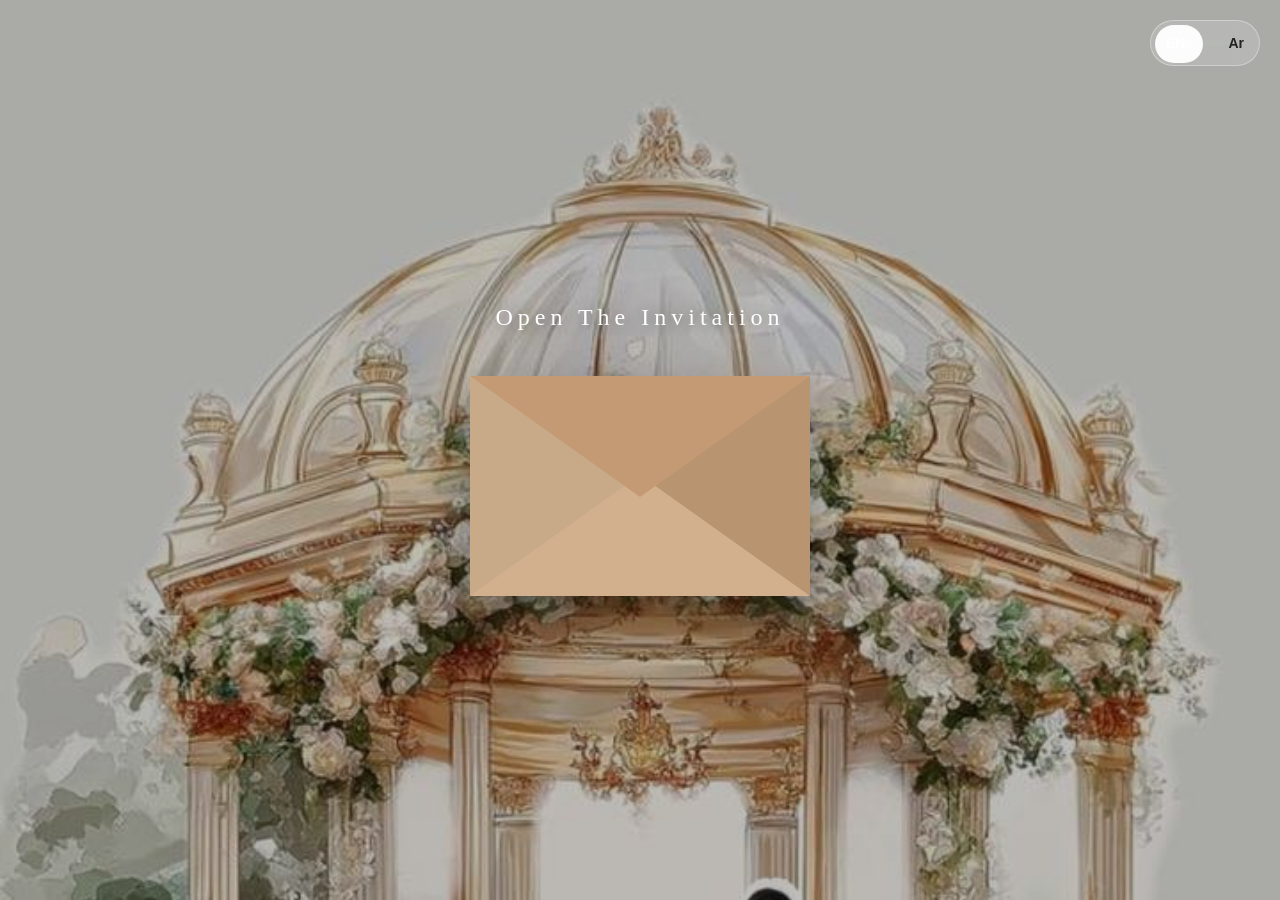
==== index.html @ d32dd8dc "Add files via upload" ====
<!DOCTYPE html>
<html lang="en">
<head>
  <meta charset="UTF-8" />
  <meta name="viewport" content="width=device-width, initial-scale=1.0"/>
  <title>Mohand&Shahd Wedding Invetation</title>

  <!-- Font -->
  <link rel="preconnect" href="https://fonts.googleapis.com">
  <link href="https://fonts.googleapis.com/css2?family=Cinzel:wght@400;500&display=swap" rel="stylesheet">

  <style>

    *{
      margin:0;
      padding:0;
      box-sizing:border-box;
    }

    body{
      height:100vh;
      overflow:hidden;
      display:flex;
      justify-content:center;
      align-items:center;
      background:
      linear-gradient(rgba(0,0,0,0.25), rgba(0,0,0,0.25)),
      url("background.jpg");
      background-size:cover;
      background-position:center;
      font-family:'Gulzar',serif;
      position:relative;
    }

    /* ================= FLOATING ICONS ================= */

    .floating-icons{
      position:absolute;
      width:100%;
      height:100%;
      top:0;
      left:0;
      overflow:hidden;
      pointer-events:none;
    }

    .floating-icons span{
      position:absolute;
      bottom:-100px;
      color:rgba(255,255,255,0.25);
      font-size:24px;
      animation:float 15s linear infinite;
    }

    .floating-icons span:nth-child(1){
      left:10%;
      animation-duration:12s;
    }

    .floating-icons span:nth-child(2){
      left:25%;
      animation-duration:18s;
    }

    .floating-icons span:nth-child(3){
      left:45%;
      animation-duration:14s;
    }

    .floating-icons span:nth-child(4){
      left:65%;
      animation-duration:20s;
    }

    .floating-icons span:nth-child(5){
      left:85%;
      animation-duration:16s;
    }

    /* ================= CONTAINER ================= */

    .container{
      text-align:center;
      z-index:2;
      animation:fadeIn 1.5s ease;
    }

    .title{
        color:#fff;
        font-family:'Gulzar',serif;
        font-size:24px;
        letter-spacing:5px;
        margin-bottom:45px;
        text-shadow:0 0 15px rgba(0,0,0,0.4);
    }

    /* ================= ENVELOPE ================= */

.envelope-wrapper{
  position:relative;
  width:340px;
  height:220px;
  cursor:pointer;
  transition:0.5s;
  perspective:1000px;
}

.envelope-wrapper:hover{
  transform:scale(1.03);
}

.envelope{
  position:relative;
  width:100%;
  height:100%;
}

/* Main Envelope */

.base{
  position:absolute;
  width:100%;
  height:100%;
  background:#d8bea2;
  border-radius:8px;
  overflow:hidden;
  box-shadow:0 20px 40px rgba(0,0,0,0.35);
}

/* Left Fold */

.left{
  position:absolute;
  width:50%;
  height:100%;
  background:#c9aa88;
  clip-path:polygon(0 0, 100% 50%, 0 100%);
  left:0;
  top:0;
}

/* Right Fold */

.right{
  position:absolute;
  width:50%;
  height:100%;
  background:#b89470;
  clip-path:polygon(100% 0, 0 50%, 100% 100%);
  right:0;
  top:0;
}

/* Bottom Fold */

.bottom{
  position:absolute;
  width:100%;
  height:55%;
  background:#d2b08d;
  bottom:0;
  clip-path:polygon(0 100%, 50% 0, 100% 100%);
}

/* Top Flap */

.flap{
  position:absolute;
  width:100%;
  height:55%;
  background:#c49a74;
  top:0;
  left:0;
  clip-path:polygon(0 0, 50% 100%, 100% 0);
  transform-origin:top;
  transition:0.8s ease;
  z-index:5;
}

/* Open Animation */

.open .flap{
  transform:rotateX(180deg);
}

/* Glow */

.envelope-wrapper::after{
  content:"";
  position:absolute;
  width:120%;
  height:120%;
  top:-10%;
  left:-10%;
  border-radius:20px;
  background:rgba(255,255,255,0.03);
  filter:blur(40px);
  z-index:-1;
}

/* ================= MOBILE ================= */

@media(max-width:768px){

  .envelope-wrapper{
    width:280px;
    height:190px;
  }

}

    

    /* ================= ANIMATIONS ================= */

    @keyframes float{

      0%{
        transform:translateY(0) rotate(0deg);
        opacity:0;
      }

      10%{
        opacity:1;
      }

      100%{
        transform:translateY(-120vh) rotate(360deg);
        opacity:0;
      }

    }

    @keyframes fadeIn{

      from{
        opacity:0;
        transform:translateY(30px);
      }

      to{
        opacity:1;
        transform:translateY(0);
      }

    }

    /* ================= MOBILE ================= */

    @media(max-width:768px){

      .envelope-wrapper{
        width:280px;
        height:190px;
      }

      .title{
        font-size:18px;
        letter-spacing:3px;
      }

    }
  .hidden {
      opacity: 0;
      transform: translateY(80px);
      transition: all 1.2s ease;
    }

    .show {
      opacity: 1;
      transform: translateY(0);
    }


    .lang-toggle {
      position: fixed;
      top: 20px;
      right: 20px;
      z-index: 9999;

      width: 110px;
      height: 46px;

      border: 1px solid rgba(255, 255, 255, .35);
      border-radius: 50px;
      background: rgba(255, 255, 255, .15);
      backdrop-filter: blur(12px);
      -webkit-backdrop-filter: blur(12px);

      display: flex;
      align-items: center;
      justify-content: space-between;

      padding: 0 15px;

      cursor: pointer;
      overflow: hidden;

      transition: .35s ease;
    }

    .lang-toggle:hover {
      box-shadow: 0 8px 25px rgba(0, 0, 0, .18);
    }

    .lang {
      position: relative;
      z-index: 2;

      font-size: 14px;
      font-family: 'Poppins', sans-serif;
      font-weight: 600;

      color: white;
      user-select: none;
    }

 .toggle-slider{
    position: absolute;
    left: 4px;
    top: 4px;

    width: 48px;
    height: 38px;

    border-radius: 40px;

    background: rgba(255,255,255,.95);

    transition: .35s ease;
}

    .ar {
      color: #222;
    }
  </style>
</head>
<body>

  <button class="lang-toggle" onclick="changeLanguage()">
    <div class="toggle-slider"></div>
    <span class="lang en">EN</span>
    <span class="lang ar">Ar</span>
</button>

  <!-- Floating Icons -->

  <div class="floating-icons">

    <span>❀</span>
    <span>❤</span>
    <span>❀</span>
    <span>❤</span>
    <span>❀</span>

  </div>

  <!-- Main Content -->

  <div class="container">

    <div class="title">
      Open The Invitation
    </div>

    <!-- ================= ENVELOPE ================= -->

<div class="envelope-wrapper" id="envelope">

  <div class="envelope">

    <div class="base"></div>

    <div class="left"></div>

    <div class="right"></div>

    <div class="bottom"></div>

    <div class="flap"></div>

  </div>

</div>

  </div>

  <!-- Script -->

  <script>

    const envelope = document.getElementById("envelope");

    envelope.addEventListener("click", () => {

      envelope.classList.add("open");

      setTimeout(() => {

        window.location.href = "main.html";

      }, 850);

    });

    function changeLanguage(){
    window.location.href="index_ar.html";
}

  </script>

</body>
</html>
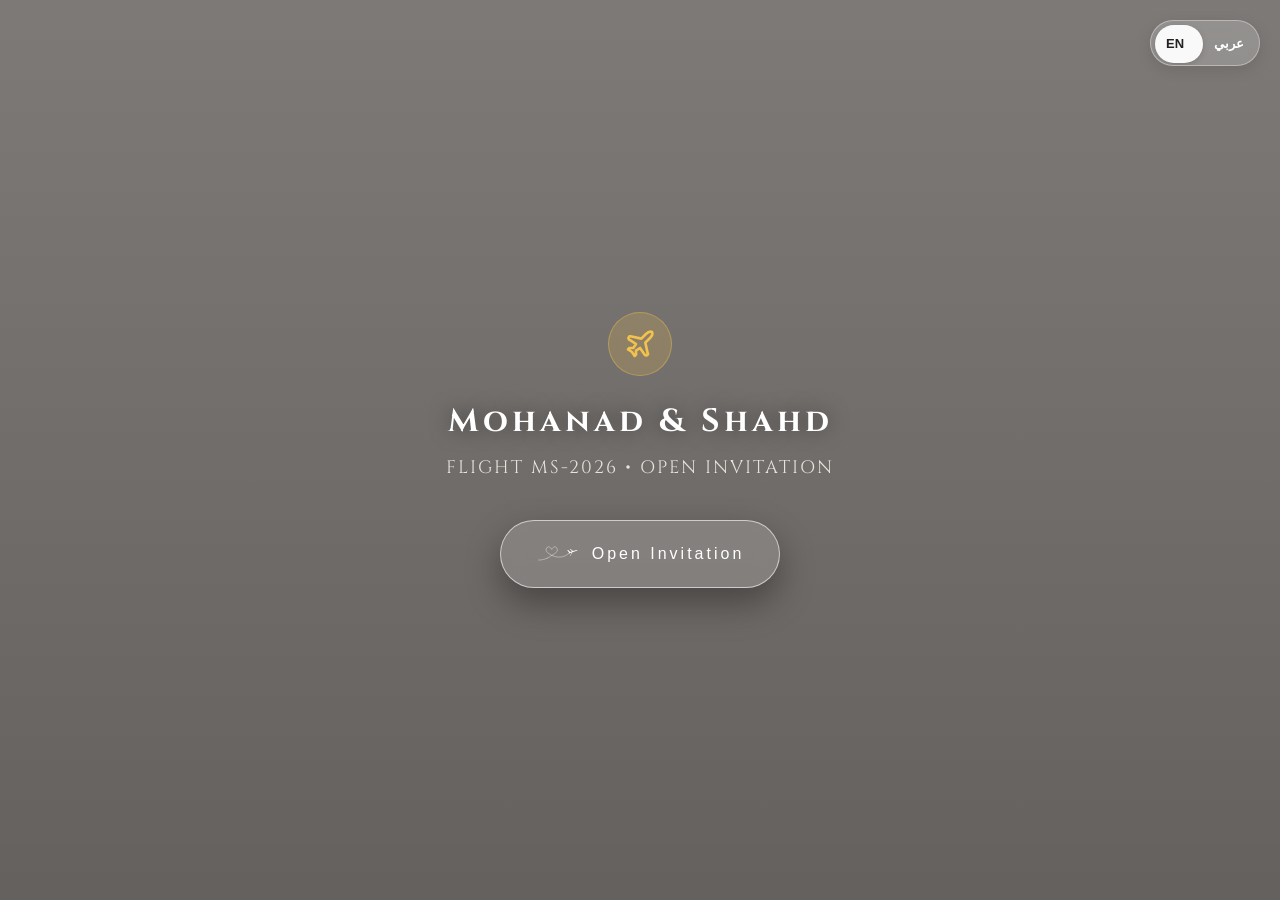
==== commit 2c7d8922: "Add files via upload" ====
--- a/index.html
+++ b/index.html
@@ -1,413 +1,162 @@
-<!DOCTYPE html>
-<html lang="en">
-<head>
-  <meta charset="UTF-8" />
-  <meta name="viewport" content="width=device-width, initial-scale=1.0"/>
-  <title>Mohand&Shahd Wedding Invetation</title>
-
-  <!-- Font -->
-  <link rel="preconnect" href="https://fonts.googleapis.com">
-  <link href="https://fonts.googleapis.com/css2?family=Cinzel:wght@400;500&display=swap" rel="stylesheet">
-
-  <style>
-
-    *{
-      margin:0;
-      padding:0;
-      box-sizing:border-box;
-    }
-
-    body{
-      height:100vh;
-      overflow:hidden;
-      display:flex;
-      justify-content:center;
-      align-items:center;
-      background:
-      linear-gradient(rgba(0,0,0,0.25), rgba(0,0,0,0.25)),
-      url("background.jpg");
-      background-size:cover;
-      background-position:center;
-      font-family:'Gulzar',serif;
-      position:relative;
-    }
-
-    /* ================= FLOATING ICONS ================= */
-
-    .floating-icons{
-      position:absolute;
-      width:100%;
-      height:100%;
-      top:0;
-      left:0;
-      overflow:hidden;
-      pointer-events:none;
-    }
-
-    .floating-icons span{
-      position:absolute;
-      bottom:-100px;
-      color:rgba(255,255,255,0.25);
-      font-size:24px;
-      animation:float 15s linear infinite;
-    }
-
-    .floating-icons span:nth-child(1){
-      left:10%;
-      animation-duration:12s;
-    }
-
-    .floating-icons span:nth-child(2){
-      left:25%;
-      animation-duration:18s;
-    }
-
-    .floating-icons span:nth-child(3){
-      left:45%;
-      animation-duration:14s;
-    }
-
-    .floating-icons span:nth-child(4){
-      left:65%;
-      animation-duration:20s;
-    }
-
-    .floating-icons span:nth-child(5){
-      left:85%;
-      animation-duration:16s;
-    }
-
-    /* ================= CONTAINER ================= */
-
-    .container{
-      text-align:center;
-      z-index:2;
-      animation:fadeIn 1.5s ease;
-    }
-
-    .title{
-        color:#fff;
-        font-family:'Gulzar',serif;
-        font-size:24px;
-        letter-spacing:5px;
-        margin-bottom:45px;
-        text-shadow:0 0 15px rgba(0,0,0,0.4);
-    }
-
-    /* ================= ENVELOPE ================= */
-
-.envelope-wrapper{
-  position:relative;
-  width:340px;
-  height:220px;
-  cursor:pointer;
-  transition:0.5s;
-  perspective:1000px;
-}
-
-.envelope-wrapper:hover{
-  transform:scale(1.03);
-}
-
-.envelope{
-  position:relative;
-  width:100%;
-  height:100%;
-}
-
-/* Main Envelope */
-
-.base{
-  position:absolute;
-  width:100%;
-  height:100%;
-  background:#d8bea2;
-  border-radius:8px;
-  overflow:hidden;
-  box-shadow:0 20px 40px rgba(0,0,0,0.35);
-}
-
-/* Left Fold */
-
-.left{
-  position:absolute;
-  width:50%;
-  height:100%;
-  background:#c9aa88;
-  clip-path:polygon(0 0, 100% 50%, 0 100%);
-  left:0;
-  top:0;
-}
-
-/* Right Fold */
-
-.right{
-  position:absolute;
-  width:50%;
-  height:100%;
-  background:#b89470;
-  clip-path:polygon(100% 0, 0 50%, 100% 100%);
-  right:0;
-  top:0;
-}
-
-/* Bottom Fold */
-
-.bottom{
-  position:absolute;
-  width:100%;
-  height:55%;
-  background:#d2b08d;
-  bottom:0;
-  clip-path:polygon(0 100%, 50% 0, 100% 100%);
-}
-
-/* Top Flap */
-
-.flap{
-  position:absolute;
-  width:100%;
-  height:55%;
-  background:#c49a74;
-  top:0;
-  left:0;
-  clip-path:polygon(0 0, 50% 100%, 100% 0);
-  transform-origin:top;
-  transition:0.8s ease;
-  z-index:5;
-}
-
-/* Open Animation */
-
-.open .flap{
-  transform:rotateX(180deg);
-}
-
-/* Glow */
-
-.envelope-wrapper::after{
-  content:"";
-  position:absolute;
-  width:120%;
-  height:120%;
-  top:-10%;
-  left:-10%;
-  border-radius:20px;
-  background:rgba(255,255,255,0.03);
-  filter:blur(40px);
-  z-index:-1;
-}
-
-/* ================= MOBILE ================= */
-
-@media(max-width:768px){
-
-  .envelope-wrapper{
-    width:280px;
-    height:190px;
-  }
-
-}
-
-    
-
-    /* ================= ANIMATIONS ================= */
-
-    @keyframes float{
-
-      0%{
-        transform:translateY(0) rotate(0deg);
-        opacity:0;
-      }
-
-      10%{
-        opacity:1;
-      }
-
-      100%{
-        transform:translateY(-120vh) rotate(360deg);
-        opacity:0;
-      }
-
-    }
-
-    @keyframes fadeIn{
-
-      from{
-        opacity:0;
-        transform:translateY(30px);
-      }
-
-      to{
-        opacity:1;
-        transform:translateY(0);
-      }
-
-    }
-
-    /* ================= MOBILE ================= */
-
-    @media(max-width:768px){
-
-      .envelope-wrapper{
-        width:280px;
-        height:190px;
-      }
-
-      .title{
-        font-size:18px;
-        letter-spacing:3px;
-      }
-
-    }
-  .hidden {
-      opacity: 0;
-      transform: translateY(80px);
-      transition: all 1.2s ease;
-    }
-
-    .show {
-      opacity: 1;
-      transform: translateY(0);
-    }
-
-
-    .lang-toggle {
-      position: fixed;
-      top: 20px;
-      right: 20px;
-      z-index: 9999;
-
-      width: 110px;
-      height: 46px;
-
-      border: 1px solid rgba(255, 255, 255, .35);
-      border-radius: 50px;
-      background: rgba(255, 255, 255, .15);
-      backdrop-filter: blur(12px);
-      -webkit-backdrop-filter: blur(12px);
-
-      display: flex;
-      align-items: center;
-      justify-content: space-between;
-
-      padding: 0 15px;
-
-      cursor: pointer;
-      overflow: hidden;
-
-      transition: .35s ease;
-    }
-
-    .lang-toggle:hover {
-      box-shadow: 0 8px 25px rgba(0, 0, 0, .18);
-    }
-
-    .lang {
-      position: relative;
-      z-index: 2;
-
-      font-size: 14px;
-      font-family: 'Poppins', sans-serif;
-      font-weight: 600;
-
-      color: white;
-      user-select: none;
-    }
-
- .toggle-slider{
-    position: absolute;
-    left: 4px;
-    top: 4px;
-
-    width: 48px;
-    height: 38px;
-
-    border-radius: 40px;
-
-    background: rgba(255,255,255,.95);
-
-    transition: .35s ease;
-}
-
-    .ar {
-      color: #222;
-    }
-  </style>
-</head>
-<body>
-
-  <button class="lang-toggle" onclick="changeLanguage()">
-    <div class="toggle-slider"></div>
-    <span class="lang en">EN</span>
-    <span class="lang ar">Ar</span>
-</button>
-
-  <!-- Floating Icons -->
-
-  <div class="floating-icons">
-
-    <span>❀</span>
-    <span>❤</span>
-    <span>❀</span>
-    <span>❤</span>
-    <span>❀</span>
-
-  </div>
-
-  <!-- Main Content -->
-
-  <div class="container">
-
-    <div class="title">
-      Open The Invitation
-    </div>
-
-    <!-- ================= ENVELOPE ================= -->
-
-<div class="envelope-wrapper" id="envelope">
-
-  <div class="envelope">
-
-    <div class="base"></div>
-
-    <div class="left"></div>
-
-    <div class="right"></div>
-
-    <div class="bottom"></div>
-
-    <div class="flap"></div>
-
-  </div>
-
-</div>
-
-  </div>
-
-  <!-- Script -->
-
-  <script>
-
-    const envelope = document.getElementById("envelope");
-
-    envelope.addEventListener("click", () => {
-
-      envelope.classList.add("open");
-
-      setTimeout(() => {
-
-        window.location.href = "main.html";
-
-      }, 850);
-
-    });
-
-    function changeLanguage(){
-    window.location.href="index_ar.html";
-}
-
-  </script>
-
-</body>
+<!DOCTYPE html>
+<html lang="en">
+<head>
+  <meta charset="UTF-8" />
+  <meta name="viewport" content="width=device-width, initial-scale=1.0"/>
+  <title>Mohanad & Shahd Wedding Invitation</title>
+
+  <!-- Google Fonts -->
+  <link rel="preconnect" href="https://fonts.googleapis.com">
+  <link rel="preconnect" href="https://fonts.gstatic.com" crossorigin>
+  <link href="https://fonts.googleapis.com/css2?family=Allura&family=Cinzel:wght@400;500;600;700;800&family=Great+Vibes&family=Gulzar&family=Plus+Jakarta+Sans:wght@400;600;700&display=swap" rel="stylesheet">
+
+  <link rel="stylesheet" href="styles.css" />
+</head>
+<body class="bg-landing">
+
+  <!-- Language Switcher -->
+  <button class="lang-toggle" onclick="changeLanguage('index_ar.html')" aria-label="Switch to Arabic">
+    <div class="toggle-slider"></div>
+    <span class="lang EN active">EN</span>
+    <span class="lang AR">عربي</span>
+  </button>
+
+  <!-- Floating Icons Background -->
+  <div class="floating-icons">
+    <span>❀</span>
+    <span>❤</span>
+    <span>✈</span>
+    <span>❤</span>
+    <span>❀</span>
+  </div>
+
+  <!-- Landing Main Content Container -->
+  <div class="landing-container">
+    <div class="landing-badge">
+      <svg width="32" height="32" viewBox="0 0 24 24" fill="none" stroke="currentColor" stroke-width="2" stroke-linecap="round" stroke-linejoin="round">
+        <path d="M17.8 19.2 16 11l3.5-3.5C21 6 21.5 4 21 3c-1-.5-3 0-4.5 1.5L13 8 4.8 6.2c-.5-.1-.9.1-1.1.5l-.3.5c-.2.5-.1 1 .3 1.3L9 12l-2 3H4l-1 1 3 2 2 3 1-1v-3l3-2 3.7 5.2c.3.4.8.5 1.3.3l.5-.3c.4-.2.6-.6.5-1.1z"/>
+      </svg>
+    </div>
+
+    <h1 class="landing-title">Mohanad & Shahd</h1>
+    <p class="landing-sub">FLIGHT MS-2026 • OPEN INVITATION</p>
+
+    <!-- Open Invitation Button -->
+    <button class="open-btn" id="openBtn" data-target="main.html">
+ <svg xmlns="http://www.w3.org/2000/svg" viewBox="0 0 800 450" width="100%" height="100%">
+  <g fill="none" stroke="#FFFFFF" stroke-width="7.5" stroke-linecap="round" stroke-linejoin="round">
+    <!-- Dashed start of the flight path -->
+    <path d="M 50,340 C 105,340 160,328 210,305" stroke-dasharray="20 16" />
+    
+    <!-- Continuous heart loop and flight path trailing to the airplane -->
+    <path d="M 210,305 
+             C 245,290 275,270 300,250 
+             C 210,205 170,160 205,110 
+             C 232,70 275,88 300,138 
+             C 325,88 368,70 395,110 
+             C 430,160 390,205 300,250 
+             C 385,290 485,300 575,250 
+             C 605,232 625,215 638,205" />
+  </g>
+
+  <!-- Airplane Silhouette (Scaled Larger & Color White) -->
+  <g transform="translate(638, 205) rotate(-18) scale(1.35)" fill="#FFFFFF">
+    <path d="M 120,-2 
+             C 115,-8 95,-10 70,-10 
+             L 55,-10 
+             L 32,-48 
+             L 22,-47 
+             L 42,-10 
+             L 15,-10 
+             L -5,-45 
+             L -20,-45 
+             L -3,-8 
+             L -12,-2 
+             L -12,1 
+             L -6,12 
+             L -15,11 
+             L -3,2 
+             L 30,2 
+             L 5,42 
+             L -4,40 
+             L 18,18 
+             L 16,22 
+             L 32,22 
+             L 34,15 
+             L 26,15 
+             L 42,2 
+             L 95,2 
+             C 115,2 120,-2 120,-2 Z" />
+  </g>
+</svg>
+      <span>Open Invitation</span>
+    </button>
+  </div>
+
+  <!-- Redesigned Bigger Airplane + Tow Banner Facing Left -->
+  <svg id="planeBanner" style="display:none" viewBox="0 0 920 220" xmlns="http://www.w3.org/2000/svg">
+    <!-- AIRPLANE (FACING LEFT: Nose ~x=30, Tail ~x=235) -->
+    <g class="plane-group">
+      <!-- Tail Fin (Back Right of Plane) -->
+      <path d="M220,95 L255,30 L230,30 L185,95 Z" fill="#C9A15A" stroke="#7A5C45" stroke-width="2.5" />
+      <path d="M210,50 C210,44 204,40 198,45 C192,40 186,44 186,50 C186,58 198,65 198,65 C198,65 210,58 210,50 Z" fill="#FFF" opacity="0.95" />
+
+      <!-- Main Fuselage Body -->
+      <path d="M30,95 C100,50 200,40 240,95 C240,128 200,145 120,148 C60,150 30,128 30,95 Z" fill="#F2C14E" stroke="#8B6B52" stroke-width="4" />
+
+      <!-- Swept Wings -->
+      <path d="M120,95 L180,155 L150,155 L95,95 Z" fill="#D4AF37" stroke="#8B6B52" stroke-width="2.5" />
+
+      <!-- Jet Engine / Wheel Bay -->
+      <rect x="100" y="132" width="45" height="20" rx="10" fill="#2E2218" stroke="#D4AF37" stroke-width="2" />
+      <ellipse cx="112" cy="142" rx="5" ry="9" fill="#A2E3ED" />
+
+      <!-- Passenger Windows -->
+      <g fill="#FFF" opacity="0.95">
+        <circle cx="70" stroke="#7A5C45" stroke-width="1" cy="85" r="4.5" />
+        <circle cx="90" stroke="#7A5C45" stroke-width="1" cy="85" r="4.5" />
+        <circle cx="110" stroke="#7A5C45" stroke-width="1" cy="85" r="4.5" />
+        <circle cx="130" stroke="#7A5C45" stroke-width="1" cy="85" r="4.5" />
+        <circle cx="150" stroke="#7A5C45" stroke-width="1" cy="85" r="4.5" />
+        <circle cx="170" stroke="#7A5C45" stroke-width="1" cy="85" r="4.5" />
+        <circle cx="190" stroke="#7A5C45" stroke-width="1" cy="85" r="4.5" />
+      </g>
+
+      <!-- Cockpit Window (Nose Left) -->
+      <path d="M60,72 C42,72 32,82 32,95 L60,95 Z" fill="#A2E3ED" stroke="#3A2C1A" stroke-width="3" />
+
+      <!-- Spinning Propeller Nose Blade -->
+      <g class="propeller" transform="translate(25, 95)">
+        <ellipse cx="0" cy="0" rx="3" ry="24" fill="#5E422C" opacity="0.85" />
+        <circle cx="0" cy="0" r="5" fill="#D4AF37" />
+      </g>
+    </g>
+
+    <!-- TOW LINES (Connecting Plane Tail to Banner) -->
+    <line x1="240" y1="95" x2="310" y2="45" stroke="#F2C14E" stroke-width="3.5" stroke-dasharray="5 3"/>
+    <line x1="240" y1="95" x2="310" y2="165" stroke="#F2C14E" stroke-width="3.5" stroke-dasharray="5 3"/>
+    <line x1="240" y1="95" x2="310" y2="105" stroke="#FFF" stroke-width="2.5"/>
+
+    <!-- ENLARGED BANNER (Trailing on the Right: x=310 to x=900) -->
+    <g class="banner-group">
+      <!-- Outer Banner Outline -->
+      <path d="M310,35 L870,35 L910,68 L870,105 L910,142 L870,175 L310,175 Z" fill="#FFFDF9" stroke="#7A5C45" stroke-width="5"/>
+      <!-- Inner Gold Trim Border -->
+      <path d="M322,45 L858,45 L890,68 L858,105 L890,142 L858,165 L322,165 Z" fill="none" stroke="#D4AF37" stroke-width="2.5"/>
+      
+      <!-- Banner Content Text -->
+      <text x="590" y="92" text-anchor="middle" font-family="'Cinzel', Georgia, serif" font-weight="800" font-size="28" fill="#5E422C" letter-spacing="2">LOVE IS IN THE AIR!</text>
+      <text x="590" y="134" text-anchor="middle" font-family="'Cinzel', Georgia, serif" font-weight="700" font-size="18" fill="#A67C52" letter-spacing="3">FLIGHT MS-2026 • MOHANAD & SHAHD</text>
+    </g>
+  </svg>
+
+  <!-- Hidden Cloud Puff Template -->
+  <svg id="cloudTemplate" style="display:none" viewBox="0 0 120 60" xmlns="http://www.w3.org/2000/svg">
+    <ellipse cx="30" cy="35" rx="26" ry="18" fill="#fff" opacity="0.9"/>
+    <ellipse cx="60" cy="24" rx="30" ry="22" fill="#fff" opacity="0.9"/>
+    <ellipse cx="90" cy="36" rx="24" ry="16" fill="#fff" opacity="0.9"/>
+  </svg>
+
+  <script src="script.js"></script>
+</body>
 </html>
--- a/styles.css
+++ b/styles.css
@@ -0,0 +1,1184 @@
+/* ==========================================================================
+   Mohanad & Shahd Wedding Invitation - Custom CSS
+   ========================================================================== */
+
+@import url('https://fonts.googleapis.com/css2?family=Allura&family=Cairo:wght@400;600;700&family=Cinzel:wght@400;500;600;700&family=Great+Vibes&family=Gulzar&family=Plus+Jakarta+Sans:wght@300;400;500;600;700&display=swap');
+
+* {
+  margin: 0;
+  padding: 0;
+  box-sizing: border-box;
+  scroll-behavior: smooth;
+}
+
+body {
+  background-color: #F8F4EE;
+  color: #7A5C45;
+  font-family: 'Cinzel', serif;
+  overflow-x: hidden;
+  position: relative;
+  min-height: 100vh;
+}
+
+/* RTL Override when in Arabic */
+body.rtl, [dir="rtl"] body {
+  font-family: 'Cairo', sans-serif;
+  direction: rtl;
+  text-align: right;
+}
+
+/* ================= BACKGROUNDS & FLOATING ICONS ================= */
+
+.bg-landing {
+  height: 100vh;
+  overflow: hidden;
+  display: flex;
+  justify-content: center;
+  align-items: center;
+  background:
+    linear-gradient(rgba(18, 12, 8, 0.55), rgba(18, 12, 8, 0.65)),
+    url("public/assets/background.jpg");
+  background-size: cover;
+  background-position: center;
+  position: relative;
+}
+
+.floating-icons {
+  position: absolute;
+  top: 0;
+  left: 0;
+  width: 100%;
+  height: 100%;
+  overflow: hidden;
+  pointer-events: none;
+  z-index: 1;
+}
+
+.floating-icons span {
+  position: absolute;
+  bottom: -60px;
+  color: rgba(255, 255, 255, 0.25);
+  font-size: 26px;
+  animation: float 15s linear infinite;
+}
+
+.floating-icons span:nth-child(1) { left: 10%; animation-duration: 12s; }
+.floating-icons span:nth-child(2) { left: 28%; animation-duration: 18s; animation-delay: 2s; }
+.floating-icons span:nth-child(3) { left: 48%; animation-duration: 14s; animation-delay: 4s; }
+.floating-icons span:nth-child(4) { left: 70%; animation-duration: 20s; animation-delay: 1s; }
+.floating-icons span:nth-child(5) { left: 88%; animation-duration: 16s; animation-delay: 3s; }
+
+/* ================= LANGUAGE SWITCHER ================= */
+
+.lang-toggle {
+  position: fixed;
+  top: 20px;
+  right: 20px;
+  z-index: 9999;
+  width: 110px;
+  height: 46px;
+  border: 1px solid rgba(255, 255, 255, 0.35);
+  border-radius: 50px;
+  background: rgba(255, 255, 255, 0.18);
+  backdrop-filter: blur(12px);
+  -webkit-backdrop-filter: blur(12px);
+  display: flex;
+  align-items: center;
+  justify-content: space-between;
+  padding: 0 15px;
+  cursor: pointer;
+  overflow: hidden;
+  transition: all 0.35s ease;
+  box-shadow: 0 4px 15px rgba(0, 0, 0, 0.1);
+}
+
+.lang-toggle:hover {
+  box-shadow: 0 8px 25px rgba(0, 0, 0, 0.2);
+  background: rgba(255, 255, 255, 0.28);
+}
+
+.toggle-slider {
+  position: absolute;
+  left: 4px;
+  top: 4px;
+  width: 48px;
+  height: 38px;
+  border-radius: 40px;
+  background: rgba(255, 255, 255, 0.95);
+  transition: transform 0.35s cubic-bezier(0.4, 0, 0.2, 1);
+  box-shadow: 0 2px 6px rgba(0, 0, 0, 0.15);
+}
+
+.toggle-slider.ar-pos {
+  transform: translateX(52px);
+}
+
+.lang {
+  position: relative;
+  z-index: 2;
+  font-size: 13px;
+  font-weight: 700;
+  color: white;
+  user-select: none;
+}
+
+.lang.active {
+  color: #222;
+}
+
+/* ================= MUSIC TOGGLE ================= */
+
+.music-toggle {
+  position: fixed;
+  bottom: 20px;
+  right: 20px;
+  z-index: 9999;
+  display: flex;
+  align-items: center;
+  gap: 10px;
+  padding: 10px 18px;
+  border-radius: 50px;
+  background: rgba(122, 92, 69, 0.92);
+  color: #FFF;
+  border: 1px solid rgba(255, 240, 220, 0.3);
+  backdrop-filter: blur(10px);
+  cursor: pointer;
+  box-shadow: 0 10px 30px rgba(0, 0, 0, 0.25);
+  transition: all 0.3s ease;
+  font-size: 13px;
+  font-weight: 600;
+}
+
+.music-toggle:hover {
+  transform: scale(1.05);
+  background: #5E422C;
+}
+
+.equalizer {
+  display: flex;
+  align-items: flex-end;
+  gap: 3px;
+  height: 16px;
+}
+
+.equalizer span {
+  width: 3px;
+  background: #F2C14E;
+  border-radius: 2px;
+  animation: wave 1.2s ease-in-out infinite;
+}
+
+.equalizer span:nth-child(2) { animation-delay: 0.2s; }
+.equalizer span:nth-child(3) { animation-delay: 0.4s; }
+
+/* ================= CONTAINER & TITLE ================= */
+
+.landing-container {
+  text-align: center;
+  z-index: 2;
+  animation: fadeIn 1.5s ease;
+  max-width: 600px;
+  padding: 0 20px;
+}
+
+.landing-badge {
+  display: inline-flex;
+  align-items: center;
+  justify-content: center;
+  width: 64px;
+  height: 64px;
+  border-radius: 50%;
+  background: rgba(242, 193, 78, 0.2);
+  border: 1px solid rgba(242, 193, 78, 0.4);
+  color: #F2C14E;
+  margin-bottom: 24px;
+}
+
+.landing-title {
+  color: #fff;
+  font-size: 32px;
+  letter-spacing: 4px;
+  margin-bottom: 12px;
+  text-shadow: 0 0 20px rgba(0, 0, 0, 0.5);
+}
+
+.landing-sub {
+  color: #F5EFE6;
+  font-size: 18px;
+  letter-spacing: 2px;
+  margin-bottom: 40px;
+  opacity: 0.9;
+}
+
+/* ================= OPEN BUTTON & PLANE TAKEOFF ================= */
+
+.open-btn {
+  position: relative;
+  display: inline-flex;
+  align-items: center;
+  justify-content: center;
+  gap: 14px;
+  width: 280px;
+  height: 68px;
+  border-radius: 50px;
+  border: 1px solid rgba(255, 255, 255, 0.6);
+  background: rgba(255, 255, 255, 0.15);
+  backdrop-filter: blur(12px);
+  -webkit-backdrop-filter: blur(12px);
+  color: #fff;
+  font-size: 16px;
+  letter-spacing: 3px;
+  cursor: pointer;
+  overflow: hidden;
+  transition: all 0.4s ease;
+  box-shadow: 0 15px 35px rgba(0, 0, 0, 0.35);
+}
+
+.open-btn:hover {
+  background: rgba(255, 255, 255, 0.28);
+  transform: scale(1.04);
+  border-color: #FFF;
+}
+
+.open-btn svg {
+  width: 42px;
+  height: 32px;
+  transition: transform 0.3s ease;
+  flex-shrink: 0;
+  fill: currentColor;
+}
+
+.open-btn:hover svg {
+  transform: translateX(4px);
+}
+
+.open-btn.launched {
+  opacity: 0;
+  transform: scale(0.85);
+  pointer-events: none;
+  transition: opacity 0.4s ease, transform 0.4s ease;
+}
+
+.plane-fly {
+  position: fixed;
+  z-index: 100;
+  width: 440px;
+  height: 150px;
+  pointer-events: none;
+  filter: drop-shadow(0 15px 25px rgba(0, 0, 0, 0.4));
+}
+
+/* .plane-fly.flying {
+animation: planeTakeoff 12s cubic-bezier(0.42, 0, 0.58, 1) forwards;
+} */
+
+.cloud-puff {
+  position: fixed;
+  z-index: 98;
+  pointer-events: none;
+  opacity: 0;
+}
+
+.cloud-puff.drift {
+  animation: cloudDrift 2.2s ease-out forwards;
+}
+
+/* ================= INVITATION MAIN LAYOUT ================= */
+
+.header-nav {
+  position: fixed;
+  top: 20px;
+  left: 20px;
+  z-index: 999;
+}
+
+.btn-back {
+  display: inline-flex;
+  align-items: center;
+  gap: 8px;
+  padding: 10px 20px;
+  border-radius: 50px;
+  background: rgba(255, 255, 255, 0.85);
+  border: 1px solid rgba(139, 107, 82, 0.2);
+  color: #7A5C45;
+  text-decoration: none;
+  font-size: 13px;
+  font-weight: 600;
+  backdrop-filter: blur(8px);
+  box-shadow: 0 4px 15px rgba(0,0,0,0.08);
+  transition: all 0.3s ease;
+}
+
+.btn-back:hover {
+  background: #FFF;
+  box-shadow: 0 6px 20px rgba(0,0,0,0.12);
+  transform: translateY(-1px);
+}
+
+section.inv-section {
+  width: 100%;
+  max-width: 1100px;
+  margin: 0 auto;
+  padding: 60px 20px;
+  position: relative;
+  z-index: 2;
+}
+
+/* Boarding Pass Hero */
+.boarding-pass-card {
+  background: #FFFDF9;
+  border-radius: 28px;
+  border: 1px solid rgba(212, 175, 55, 0.4);
+  box-shadow: 0 20px 50px rgba(0, 0, 0, 0.08);
+  overflow: hidden;
+  position: relative;
+}
+
+.pass-header {
+  background: linear-gradient(135deg, #7A5C45, #A67C52, #7A5C45);
+  color: #FFF;
+  padding: 18px 28px;
+  display: flex;
+  flex-wrap: wrap;
+  align-items: center;
+  justify-content: space-between;
+  gap: 12px;
+}
+
+.pass-body {
+  padding: 36px;
+  display: grid;
+  grid-template-columns: 2fr 1fr;
+  gap: 32px;
+  align-items: center;
+}
+
+@media (max-width: 900px) {
+  .pass-body {
+    grid-template-columns: 1fr;
+  }
+}
+
+/* Cockpit Couple Section */
+.card-box {
+  background: #FFFDF9;
+  border-radius: 28px;
+  border: 1px solid rgba(139, 107, 82, 0.12);
+  padding: 40px;
+  box-shadow: 0 15px 40px rgba(0, 0, 0, 0.05);
+}
+
+.cockpit-grid {
+  display: grid;
+  grid-template-columns: 1.2fr 1fr;
+  gap: 40px;
+  align-items: center;
+}
+
+@media (max-width: 850px) {
+  .cockpit-grid {
+    grid-template-columns: 1fr;
+  }
+}
+
+.cockpit-img-frame {
+  position: relative;
+  border-radius: 24px;
+  overflow: hidden;
+  border: 4px solid rgba(212, 175, 55, 0.5);
+  box-shadow: 0 15px 35px rgba(0, 0, 0, 0.15);
+}
+
+.cockpit-img-frame img {
+  width: 100%;
+  height: 440px;
+  object-fit: cover;
+  display: block;
+  transition: transform 0.6s ease;
+}
+
+.cockpit-img-frame:hover img {
+  transform: scale(1.04);
+}
+
+/* Countdown Section */
+.countdown-bg {
+  background: #F5EFE6;
+  border-top: 1px solid rgba(139, 107, 82, 0.1);
+  border-bottom: 1px solid rgba(139, 107, 82, 0.1);
+  text-align: center;
+}
+
+.countdown-grid {
+  display: grid;
+  grid-template-columns: repeat(4, 1fr);
+  gap: 20px;
+  max-width: 800px;
+  margin: 30px auto 0;
+}
+
+@media (max-width: 600px) {
+  .countdown-grid {
+    grid-template-columns: repeat(2, 1fr);
+  }
+}
+
+.count-box {
+  background: #FFFFFF;
+  padding: 28px 16px;
+  border-radius: 20px;
+  border: 1px solid rgba(139, 107, 82, 0.12);
+  box-shadow: 0 8px 25px rgba(0, 0, 0, 0.04);
+  transition: transform 0.3s ease;
+}
+
+.count-box:hover {
+  transform: translateY(-5px);
+}
+
+.count-num {
+  font-size: 48px;
+  font-weight: 700;
+  color: #A67C52;
+  display: block;
+  line-height: 1;
+  margin-bottom: 8px;
+}
+
+.count-label {
+  font-size: 13px;
+  letter-spacing: 2px;
+  color: #8B6B52;
+  text-transform: uppercase;
+}
+
+/* Venue Section */
+.venue-image-frame {
+  max-width: 850px;
+  margin: 30px auto;
+  border-radius: 24px;
+  overflow: hidden;
+  border: 2px solid #D4AF37;
+  box-shadow: 0 15px 40px rgba(0,0,0,0.1);
+}
+
+.venue-image-frame img {
+  width: 100%;
+  height: 420px;
+  object-fit: cover;
+  display: block;
+}
+
+.btn-primary {
+  display: inline-flex;
+  align-items: center;
+  justify-content: center;
+  gap: 10px;
+  padding: 16px 36px;
+  border-radius: 50px;
+  background: #7A5C45;
+  color: #FFF;
+  text-decoration: none;
+  font-size: 16px;
+  font-weight: 600;
+  box-shadow: 0 10px 25px rgba(122, 92, 69, 0.3);
+  transition: all 0.3s ease;
+  border: none;
+  cursor: pointer;
+}
+
+.btn-primary:hover {
+  background: #5E422C;
+  transform: scale(1.04);
+  box-shadow: 0 15px 30px rgba(122, 92, 69, 0.4);
+}
+
+/* Formal Invitation Box */
+.invitation-box {
+  background: #F2E8DC;
+  border-radius: 28px;
+  border: 2px solid rgba(139, 107, 82, 0.18);
+  padding: 50px 30px;
+  text-align: center;
+  box-shadow: 0 15px 35px rgba(0, 0, 0, 0.06);
+}
+
+.signature-text {
+  font-family: 'Allura', cursive;
+  font-size: 56px;
+  color: #7A5C45;
+  margin-top: 20px;
+}
+
+/* Form Styles */
+.form-input, .form-select, .form-textarea {
+  width: 100%;
+  padding: 14px 18px;
+  border-radius: 14px;
+  background: #F8F4EE;
+  border: 1px solid rgba(139, 107, 82, 0.2);
+  color: #7A5C45;
+  font-family: inherit;
+  font-size: 15px;
+  outline: none;
+  transition: border-color 0.3s ease;
+}
+
+.form-input:focus, .form-select:focus, .form-textarea:focus {
+  border-color: #A67C52;
+  box-shadow: 0 0 0 3px rgba(166, 124, 82, 0.15);
+}
+
+/* ================= KEYFRAME ANIMATIONS ================= */
+
+@keyframes float {
+  0% { transform: translateY(0) rotate(0deg); opacity: 0; }
+  10% { opacity: 1; }
+  100% { transform: translateY(-120vh) rotate(360deg); opacity: 0; }
+}
+
+@keyframes fadeIn {
+  from { opacity: 0; transform: translateY(20px); }
+  to { opacity: 1; transform: translateY(0); }
+}
+
+/* @keyframes planeTakeoff {
+  0% { transform: translate(0, 0) rotate(0deg) scale(0.5); opacity: 1; }
+  15% { transform: translate(15vw, -5vh) rotate(-5deg) scale(0.7); opacity: 1; }
+  40% { transform: translate(45vw, -15vh) rotate(2deg) scale(1); opacity: 1; }
+  70% { transform: translate(75vw, -10vh) rotate(-3deg) scale(0.8); opacity: 1; }
+  100% { transform: translate(120vw, -25vh) rotate(10deg) scale(0.4); opacity: 0; }
+} */
+
+@keyframes cloudDrift {
+  0% { opacity: 0; transform: translate(0, 0) scale(0.6); }
+  20% { opacity: 0.9; }
+  100% { opacity: 0; transform: translate(-90px, -20px) scale(1.4); }
+}
+
+@keyframes wave {
+  0%, 100% { height: 4px; }
+  50% { height: 16px; }
+}
+
+/* Scroll Observer animations */
+.hidden {
+  opacity: 0;
+  transform: translateY(40px);
+  transition: all 1s ease-out;
+}
+
+.show {
+  opacity: 1;
+  transform: translateY(0);
+}
+/* Propeller Spinning Animation */
+/* @keyframes propellerSpin {
+  0% { transform: rotateX(0deg); }
+  100% { transform: rotateX(360deg); }
+} */
+
+/* .propeller {
+  transform-origin: 10px 80px;
+  animation: propellerSpin 0.15s linear infinite;
+} */
+
+/* Banner Fluttering Effect */
+/* @keyframes bannerFlutter {
+  0%, 100% { transform: skewY(0deg) translateY(0px); }
+  25% { transform: skewY(1deg) translateY(-2px); }
+  75% { transform: skewY(-1deg) translateY(2px); }
+} */
+
+/* .banner-group {
+  animation: bannerFlutter 0.6s ease-in-out infinite;
+  transform-origin: 400px 90px; 
+} */
+
+/* Add a slight 'wiggle' to the path itself for a fabric look */
+@keyframes fabricWave {
+  0%, 100% { d: path("M390 40 L50 40 Q30 40 30 60 L30 120 Q30 140 50 140 L390 140 L370 90 Z"); }
+  50% { d: path("M390 42 L50 38 Q35 38 35 60 L35 120 Q35 138 50 138 L390 142 L375 92 Z"); }
+}
+
+.flutter-path {
+  animation: fabricWave 0.8s ease-in-out infinite;
+}
+
+
+/* Propeller Spin on the left-side nose */
+@keyframes propellerSpin {
+  0% { transform: rotateX(0deg); }
+  100% { transform: rotateX(360deg); }
+}
+.propeller {
+  transform-origin: 0px 80px;
+  animation: propellerSpin 0.1s linear infinite;
+}
+
+/* Banner Fluttering Effect */
+@keyframes bannerFlutter {
+  0%, 100% { transform: skewY(0deg) translateX(0px); }
+  50% { transform: skewY(-1deg) translateX(10px); }
+}
+.banner-group {
+  animation: bannerFlutter 0.7s ease-in-out infinite;
+  transform-origin: 280px 90px;
+}
+
+/* LEFT-SIDE FLIGHT ANIMATION */
+@keyframes planeTakeoffLeft {
+  0% { 
+    transform: translate(0, 0) rotate(0deg) scale(0.6); 
+    opacity: 1; 
+  }
+  20% { 
+    transform: translate(-30vw, -5vh) rotate(5deg) scale(0.85); 
+    opacity: 1; 
+  }
+  60% { 
+    transform: translate(-70vw, -15vh) rotate(-2deg) scale(1.1); 
+    opacity: 1; 
+  }
+  100% { 
+    transform: translate(-140vw, -30vh) rotate(10deg) scale(0.4); 
+    opacity: 0; 
+  }
+}
+
+.plane-fly.flying {
+  animation: planeTakeoffLeft 8s cubic-bezier(0.4, 0, 0.6, 1) forwards;
+}
+/* ==========================================================================
+   Mohanad & Shahd Wedding Invitation - Custom CSS
+   ========================================================================== */
+
+@import url('https://fonts.googleapis.com/css2?family=Allura&family=Cairo:wght@400;600;700&family=Cinzel:wght@400;500;600;700;800&family=Great+Vibes&family=Gulzar&family=Plus+Jakarta+Sans:wght@300;400;500;600;700&display=swap');
+
+* {
+  margin: 0;
+  padding: 0;
+  box-sizing: border-box;
+  scroll-behavior: smooth;
+}
+
+body {
+  background-color: #F8F4EE;
+  color: #7A5C45;
+  font-family: 'Cinzel', serif;
+  overflow-x: hidden;
+  position: relative;
+  min-height: 100vh;
+}
+
+/* RTL Override when in Arabic */
+body.rtl, [dir="rtl"] body {
+  font-family: 'Cairo', sans-serif;
+  direction: rtl;
+  text-align: right;
+}
+
+/* ================= BACKGROUNDS & FLOATING ICONS ================= */
+
+.bg-landing {
+  height: 100vh;
+  overflow: hidden;
+  display: flex;
+  justify-content: center;
+  align-items: center;
+  background:
+    linear-gradient(rgba(18, 12, 8, 0.55), rgba(18, 12, 8, 0.65)),
+    url("public/assets/background.jpg");
+  background-size: cover;
+  background-position: center;
+  position: relative;
+}
+
+.floating-icons {
+  position: absolute;
+  top: 0;
+  left: 0;
+  width: 100%;
+  height: 100%;
+  overflow: hidden;
+  pointer-events: none;
+  z-index: 1;
+}
+
+.floating-icons span {
+  position: absolute;
+  bottom: -60px;
+  color: rgba(255, 255, 255, 0.25);
+  font-size: 26px;
+  animation: float 15s linear infinite;
+}
+
+.floating-icons span:nth-child(1) { left: 10%; animation-duration: 12s; }
+.floating-icons span:nth-child(2) { left: 28%; animation-duration: 18s; animation-delay: 2s; }
+.floating-icons span:nth-child(3) { left: 48%; animation-duration: 14s; animation-delay: 4s; }
+.floating-icons span:nth-child(4) { left: 70%; animation-duration: 20s; animation-delay: 1s; }
+.floating-icons span:nth-child(5) { left: 88%; animation-duration: 16s; animation-delay: 3s; }
+
+/* ================= LANGUAGE SWITCHER ================= */
+
+.lang-toggle {
+  position: fixed;
+  top: 20px;
+  right: 20px;
+  z-index: 9999;
+  width: 110px;
+  height: 46px;
+  border: 1px solid rgba(255, 255, 255, 0.35);
+  border-radius: 50px;
+  background: rgba(255, 255, 255, 0.18);
+  backdrop-filter: blur(12px);
+  -webkit-backdrop-filter: blur(12px);
+  display: flex;
+  align-items: center;
+  justify-content: space-between;
+  padding: 0 15px;
+  cursor: pointer;
+  overflow: hidden;
+  transition: all 0.35s ease;
+  box-shadow: 0 4px 15px rgba(0, 0, 0, 0.1);
+}
+
+.lang-toggle:hover {
+  box-shadow: 0 8px 25px rgba(0, 0, 0, 0.2);
+  background: rgba(255, 255, 255, 0.28);
+}
+
+.toggle-slider {
+  position: absolute;
+  left: 4px;
+  top: 4px;
+  width: 48px;
+  height: 38px;
+  border-radius: 40px;
+  background: rgba(255, 255, 255, 0.95);
+  transition: transform 0.35s cubic-bezier(0.4, 0, 0.2, 1);
+  box-shadow: 0 2px 6px rgba(0, 0, 0, 0.15);
+}
+
+.toggle-slider.ar-pos {
+  transform: translateX(52px);
+}
+
+.lang {
+  position: relative;
+  z-index: 2;
+  font-size: 13px;
+  font-weight: 700;
+  color: white;
+  user-select: none;
+}
+
+.lang.active {
+  color: #222;
+}
+
+/* ================= CONTAINER & TITLE ================= */
+
+.landing-container {
+  text-align: center;
+  z-index: 2;
+  animation: fadeIn 1.5s ease;
+  max-width: 600px;
+  padding: 0 20px;
+}
+
+.landing-badge {
+  display: inline-flex;
+  align-items: center;
+  justify-content: center;
+  width: 64px;
+  height: 64px;
+  border-radius: 50%;
+  background: rgba(242, 193, 78, 0.2);
+  border: 1px solid rgba(242, 193, 78, 0.4);
+  color: #F2C14E;
+  margin-bottom: 24px;
+}
+
+.landing-title {
+  color: #fff;
+  font-size: 32px;
+  letter-spacing: 4px;
+  margin-bottom: 12px;
+  text-shadow: 0 0 20px rgba(0, 0, 0, 0.5);
+}
+
+.landing-sub {
+  color: #F5EFE6;
+  font-size: 18px;
+  letter-spacing: 2px;
+  margin-bottom: 40px;
+  opacity: 0.9;
+}
+
+/* ================= OPEN BUTTON & PLANE TAKEOFF ================= */
+
+.open-btn {
+  position: relative;
+  display: inline-flex;
+  align-items: center;
+  justify-content: center;
+  gap: 14px;
+  width: 280px;
+  height: 68px;
+  border-radius: 50px;
+  border: 1px solid rgba(255, 255, 255, 0.6);
+  background: rgba(255, 255, 255, 0.15);
+  backdrop-filter: blur(12px);
+  -webkit-backdrop-filter: blur(12px);
+  color: #fff;
+  font-size: 16px;
+  letter-spacing: 3px;
+  cursor: pointer;
+  overflow: hidden;
+  transition: all 0.4s ease;
+  box-shadow: 0 15px 35px rgba(0, 0, 0, 0.35);
+}
+
+.open-btn:hover {
+  background: rgba(255, 255, 255, 0.28);
+  transform: scale(1.04);
+  border-color: #FFF;
+}
+
+.open-btn svg {
+  width: 42px;
+  height: 32px;
+  transition: transform 0.3s ease;
+  flex-shrink: 0;
+  fill: currentColor;
+}
+
+.open-btn:hover svg {
+  transform: translateX(-4px);
+}
+
+.open-btn.launched {
+  opacity: 0;
+  transform: scale(0.85);
+  pointer-events: none;
+  transition: opacity 0.4s ease, transform 0.4s ease;
+}
+
+/* Enlarged Flying Airplane Container */
+.plane-fly {
+  position: fixed;
+  z-index: 100;
+  top: 40%;
+  right: -200px;
+  width: 680px;
+  height: 165px;
+  pointer-events: none;
+  filter: drop-shadow(0 15px 25px rgba(0, 0, 0, 0.4));
+}
+
+.plane-fly.flying {
+  animation: planeTakeoffRightToLeft 9s cubic-bezier(0.25, 0.1, 0.25, 1) forwards;
+}
+
+.cloud-puff {
+  position: fixed;
+  z-index: 98;
+  pointer-events: none;
+  opacity: 0;
+}
+
+.cloud-puff.drift {
+  animation: cloudDrift 2.2s ease-out forwards;
+}
+
+/* Propeller Spinning Animation */
+@keyframes propellerSpin {
+  0% { transform: translate(25px, 95px) rotateY(0deg); }
+  100% { transform: translate(25px, 95px) rotateY(360deg); }
+}
+
+.propeller {
+  animation: propellerSpin 0.12s linear infinite;
+  transform-origin: center;
+}
+
+/* Banner Fluttering Effect */
+@keyframes bannerFlutter {
+  0%, 100% { transform: translateY(0px) rotate(0deg); }
+  25% { transform: translateY(-3px) rotate(-0.5deg); }
+  75% { transform: translateY(3px) rotate(0.5deg); }
+}
+
+.banner-group {
+  animation: bannerFlutter 0.8s ease-in-out infinite;
+  transform-origin: 310px 105px;
+}
+
+/* RIGHT TO LEFT TAKEOFF FLIGHT ANIMATION */
+@keyframes planeTakeoffRightToLeft {
+  0% { 
+    transform: translate(100vw, 0) rotate(0deg) scale(0.7); 
+    opacity: 1; 
+  }
+  20% { 
+    transform: translate(50vw, -4vh) rotate(-3deg) scale(0.9); 
+    opacity: 1; 
+  }
+  50% { 
+    transform: translate(0vw, -10vh) rotate(2deg) scale(1.15); 
+    opacity: 1; 
+  }
+  80% { 
+    transform: translate(-60vw, -18vh) rotate(-2deg) scale(0.95); 
+    opacity: 1; 
+  }
+  100% { 
+    transform: translate(-150vw, -28vh) rotate(6deg) scale(0.5); 
+    opacity: 0; 
+  }
+}
+
+/* ================= KEYFRAME ANIMATIONS ================= */
+
+@keyframes float {
+  0% { transform: translateY(0) rotate(0deg); opacity: 0; }
+  10% { opacity: 1; }
+  100% { transform: translateY(-120vh) rotate(360deg); opacity: 0; }
+}
+
+@keyframes fadeIn {
+  from { opacity: 0; transform: translateY(20px); }
+  to { opacity: 1; transform: translateY(0); }
+}
+
+@keyframes cloudDrift {
+  0% { opacity: 0; transform: translate(0, 0) scale(0.6); }
+  20% { opacity: 0.9; }
+  100% { opacity: 0; transform: translate(90px, -20px) scale(1.4); }
+}
+
+/* Scroll Observer animations */
+.hidden {
+  opacity: 0;
+  transform: translateY(40px);
+  transition: all 1s ease-out;
+}
+
+.show {
+  opacity: 1;
+  transform: translateY(0);
+}
+/* ==========================================================================
+   Wedding Day Schedule / Flight Itinerary Section
+   ========================================================================== */
+
+.wedding-plan-box {
+  padding: 50px 30px;
+}
+
+/* Header Styles */
+.plan-header {
+  text-align: center;
+  margin-bottom: 45px;
+}
+
+.plan-sub-title {
+  font-size: 13px;
+  font-weight: 700;
+  letter-spacing: 3px;
+  color: #A67C52;
+  display: block;
+  margin-bottom: 6px;
+}
+
+.plan-title {
+  font-size: 32px;
+  color: #5E422C;
+  font-weight: 700;
+  letter-spacing: 2px;
+}
+
+.plan-divider {
+  display: flex;
+  align-items: center;
+  justify-content: center;
+  gap: 15px;
+  margin-top: 14px;
+}
+
+.plan-divider span {
+  width: 60px;
+  height: 1px;
+  background: linear-gradient(90deg, transparent, rgba(212, 175, 55, 0.6), transparent);
+}
+
+/* Timeline Layout */
+.timeline-container {
+  position: relative;
+  max-width: 800px;
+  margin: 0 auto;
+  padding-left: 20px;
+}
+
+/* Vertical Gold Timeline Line */
+.timeline-container::before {
+  content: '';
+  position: absolute;
+  left: 110px;
+  top: 15px;
+  bottom: 15px;
+  width: 2px;
+  background: linear-gradient(180deg, #D4AF37 0%, rgba(212, 175, 55, 0.3) 100%);
+}
+
+.timeline-item {
+  position: relative;
+  display: flex;
+  align-items: flex-start;
+  gap: 25px;
+  margin-bottom: 35px;
+}
+
+.timeline-item:last-child {
+  margin-bottom: 0;
+}
+
+/* Time Badge */
+.timeline-time {
+  width: 75px;
+  padding: 8px 0;
+  background: #7A5C45;
+  color: #FFF;
+  font-size: 14px;
+  font-weight: 700;
+  letter-spacing: 1px;
+  text-align: center;
+  border-radius: 12px;
+  box-shadow: 0 4px 12px rgba(122, 92, 69, 0.25);
+  flex-shrink: 0;
+}
+
+/* Node Icon */
+.timeline-badge {
+  position: relative;
+  z-index: 2;
+  width: 42px;
+  height: 42px;
+  border-radius: 50%;
+  background: #FFFDF9;
+  border: 2px solid #D4AF37;
+  display: flex;
+  align-items: center;
+  justify-content: center;
+  font-size: 18px;
+  box-shadow: 0 0 0 4px #FFFDF9, 0 4px 12px rgba(0, 0, 0, 0.08);
+  flex-shrink: 0;
+  margin-top: -2px;
+}
+
+/* Content Card */
+.timeline-card {
+  flex-grow: 1;
+  background: #F8F4EE;
+  padding: 20px 24px;
+  border-radius: 18px;
+  border: 1px solid rgba(139, 107, 82, 0.15);
+  box-shadow: 0 6px 20px rgba(0, 0, 0, 0.03);
+  transition: transform 0.3s ease, box-shadow 0.3s ease;
+}
+
+.timeline-card:hover {
+  transform: translateY(-3px);
+  box-shadow: 0 10px 25px rgba(0, 0, 0, 0.07);
+  border-color: rgba(212, 175, 55, 0.4);
+}
+
+.flight-step {
+  font-size: 11px;
+  font-weight: 700;
+  letter-spacing: 2px;
+  color: #A67C52;
+  display: block;
+  margin-bottom: 4px;
+}
+
+.event-title {
+  font-size: 18px;
+  color: #5E422C;
+  font-weight: 700;
+  margin-bottom: 6px;
+}
+
+.event-desc {
+  font-size: 14px;
+  color: #7A5C45;
+  line-height: 1.5;
+  font-family: 'Plus Jakarta Sans', sans-serif;
+}
+
+/* Mobile Responsiveness */
+@media (max-width: 650px) {
+  .timeline-container::before {
+    left: 20px;
+  }
+
+  .timeline-item {
+    flex-direction: column;
+    padding-left: 35px;
+    gap: 12px;
+  }
+
+  .timeline-badge {
+    position: absolute;
+    left: 0;
+    top: 0;
+    width: 38px;
+    height: 38px;
+    font-size: 16px;
+  }
+
+  .timeline-time {
+    width: auto;
+    display: inline-block;
+    padding: 4px 12px;
+    font-size: 12px;
+    border-radius: 8px;
+  }
+
+  .timeline-card {
+    width: 100%;
+  }
+}
+
+/* RTL (Arabic) Adjustments */
+body.rtl .timeline-container,
+[dir="rtl"] .timeline-container {
+  padding-left: 0;
+  padding-right: 20px;
+}
+
+body.rtl .timeline-container::before,
+[dir="rtl"] .timeline-container::before {
+  left: auto;
+  right: 110px;
+}
+
+@media (max-width: 650px) {
+  body.rtl .timeline-container::before,
+  [dir="rtl"] .timeline-container::before {
+    right: 20px;
+  }
+
+  body.rtl .timeline-item,
+  [dir="rtl"] .timeline-item {
+    padding-left: 0;
+    padding-right: 35px;
+  }
+
+  body.rtl .timeline-badge,
+  [dir="rtl"] .timeline-badge {
+    left: auto;
+    right: 0;
+  }
+}
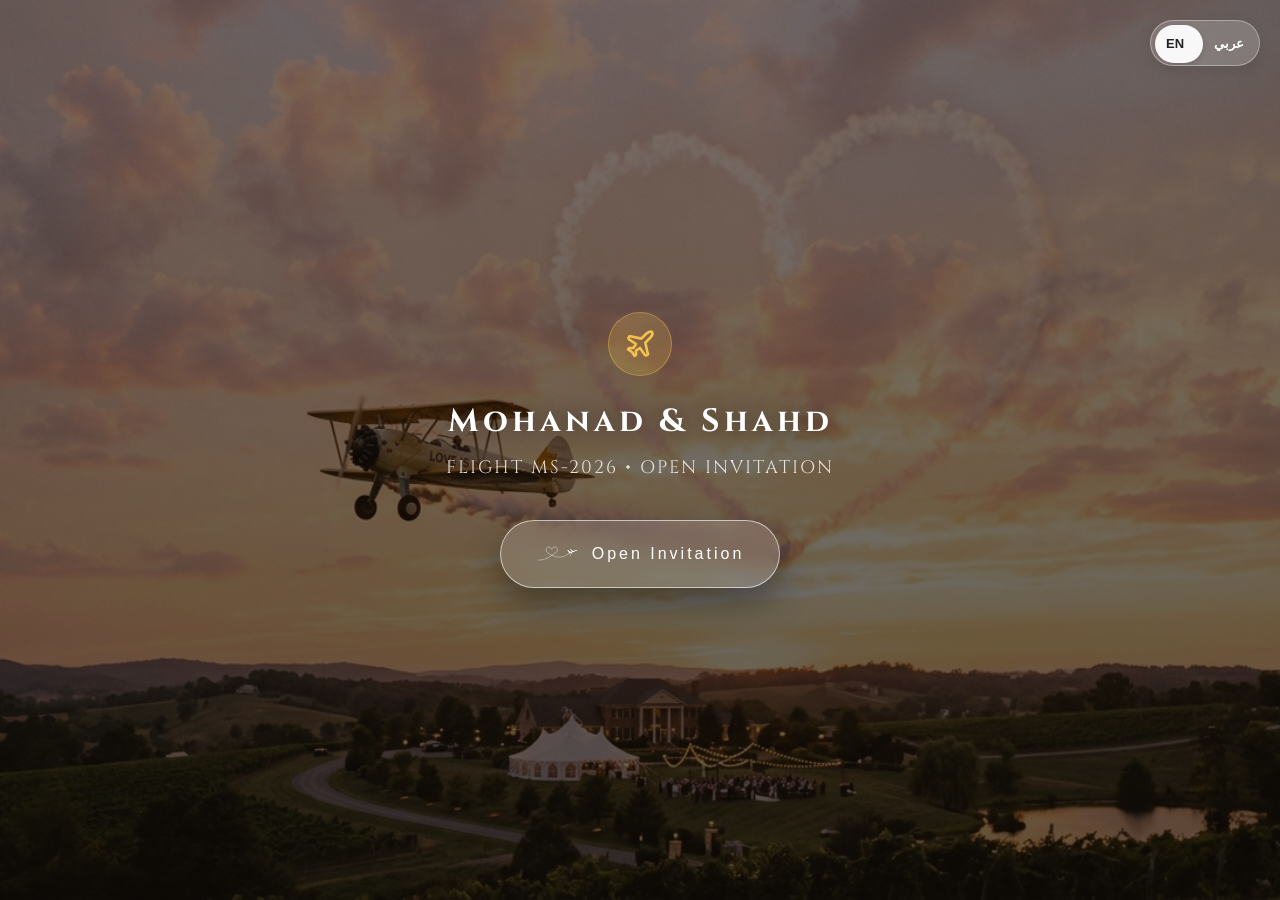
==== commit 62ae27d0: "Update index.html" ====
--- a/index.html
+++ b/index.html
@@ -93,7 +93,7 @@
     </button>
   </div>
 
-  <!-- Redesigned Bigger Airplane + Tow Banner Facing Left -->
+  
   <svg id="planeBanner" style="display:none" viewBox="0 0 920 220" xmlns="http://www.w3.org/2000/svg">
     <!-- AIRPLANE (FACING LEFT: Nose ~x=30, Tail ~x=235) -->
     <g class="plane-group">
@@ -159,4 +159,4 @@
 
   <script src="script.js"></script>
 </body>
-</html>+</html>
